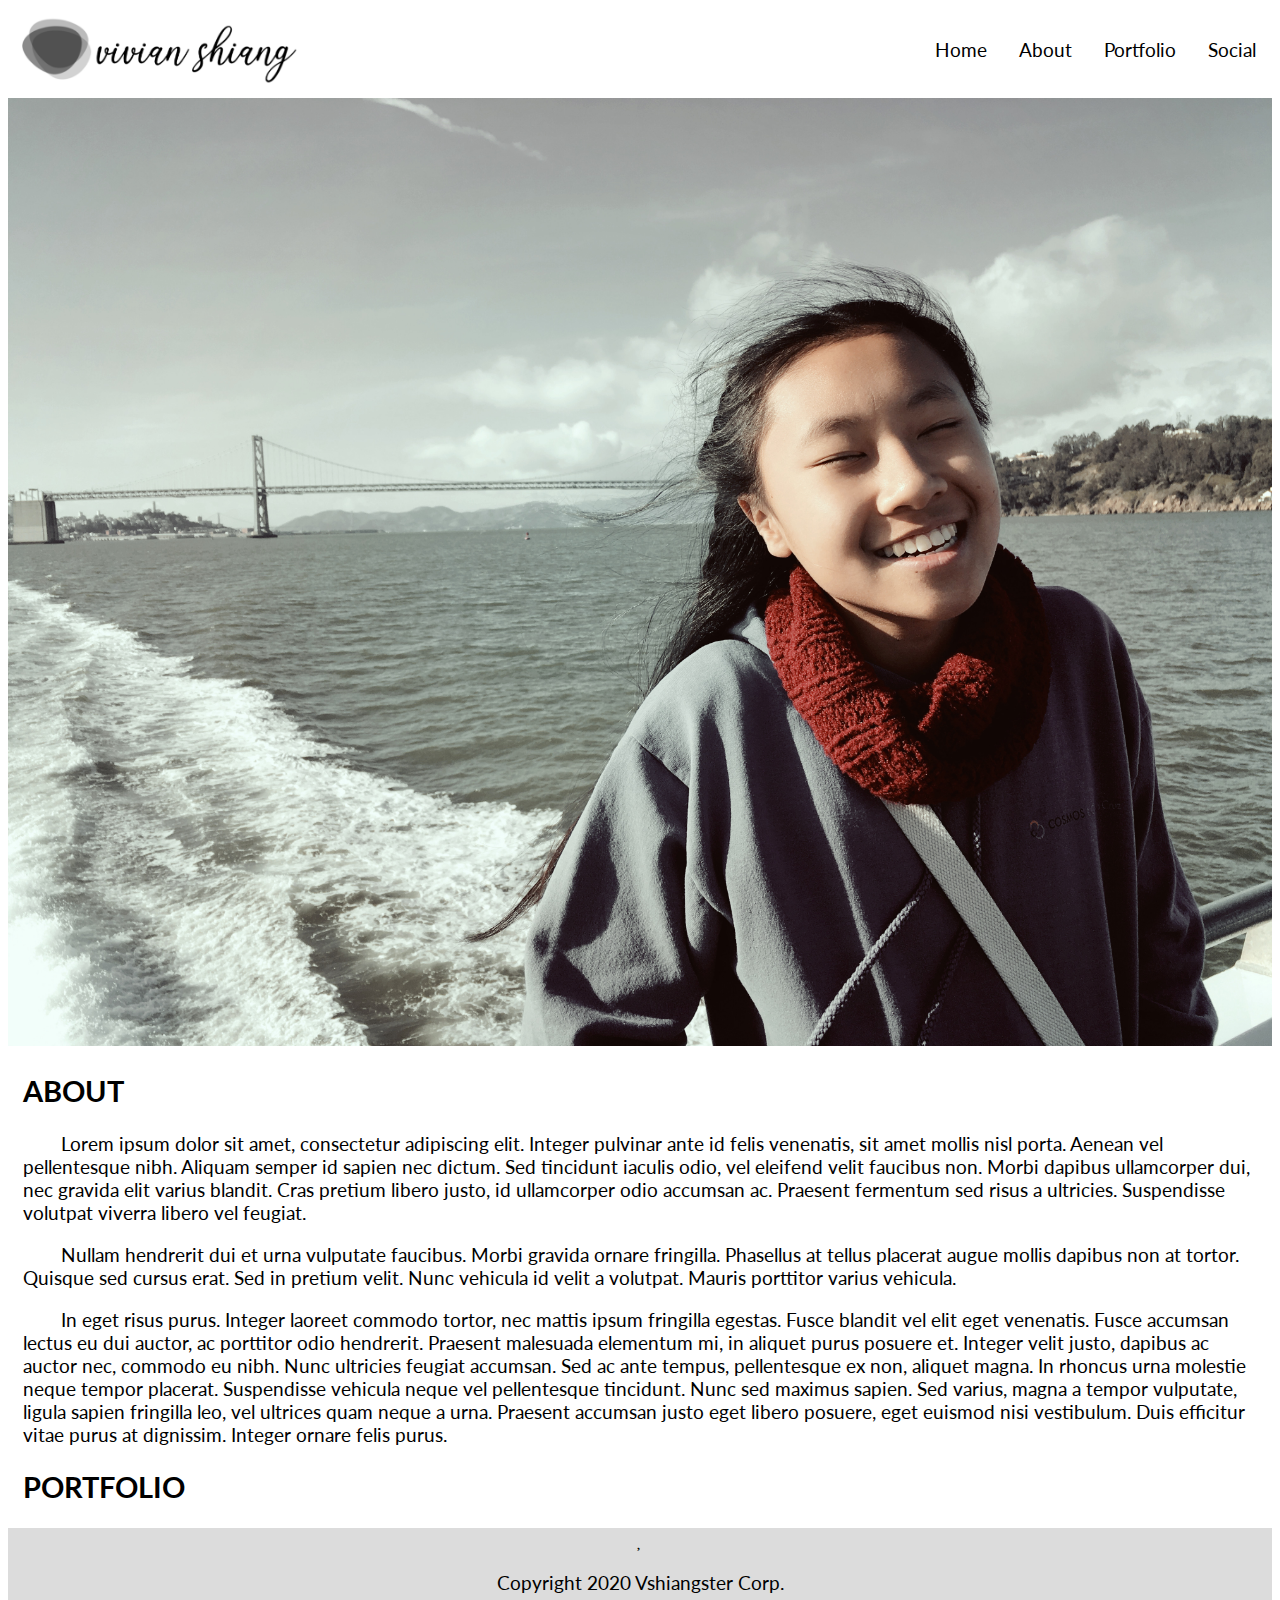
==== index.html @ 0e39c0ac "first commit" ====
<!DOCTYPE html>
<html lang="en">
  <head>
    <meta charset="UTF-8" />
    <title>Vivian's Portfolio</title>
    <link
      href="https://fonts.googleapis.com/css?family=Lato:300&display=swap"
      rel="stylesheet"
      type="text/css"
    />
    <link
      href="https://stackpath.bootstrapcdn.com/font-awesome/4.7.0/css/font-awesome.min.css"
      rel="stylesheet"
      integrity="sha384-wvfXpqpZZVQGK6TAh5PVlGOfQNHSoD2xbE+QkPxCAFlNEevoEH3Sl0sibVcOQVnN"
      crossorigin="anonymous"
    />

    <link rel="stylesheet" href="./style.css" />
  </head>

  <body>
    <nav id="nav">
      <img src="images/logo.png" width="300" />
      <ul>
        <li><a href="#home">Home</a></li>
        <li><a href="#about">About</a></li>
        <li><a href="#portfolio">Portfolio</a></li>
        <li><a href="#social">Social</a></li>
      </ul>
    </nav>

    <section id="hero-image">
      <img src="images/me.jpeg" />
    </section>
    <section id="about">
      <h2>ABOUT</h2>
      <p>
        Lorem ipsum dolor sit amet, consectetur adipiscing elit. Integer
        pulvinar ante id felis venenatis, sit amet mollis nisl porta. Aenean vel
        pellentesque nibh. Aliquam semper id sapien nec dictum. Sed tincidunt
        iaculis odio, vel eleifend velit faucibus non. Morbi dapibus ullamcorper
        dui, nec gravida elit varius blandit. Cras pretium libero justo, id
        ullamcorper odio accumsan ac. Praesent fermentum sed risus a ultricies.
        Suspendisse volutpat viverra libero vel feugiat.
      </p>

      <p>
        Nullam hendrerit dui et urna vulputate faucibus. Morbi gravida ornare
        fringilla. Phasellus at tellus placerat augue mollis dapibus non at
        tortor. Quisque sed cursus erat. Sed in pretium velit. Nunc vehicula id
        velit a volutpat. Mauris porttitor varius vehicula.
      </p>

      <p>
        In eget risus purus. Integer laoreet commodo tortor, nec mattis ipsum
        fringilla egestas. Fusce blandit vel elit eget venenatis. Fusce accumsan
        lectus eu dui auctor, ac porttitor odio hendrerit. Praesent malesuada
        elementum mi, in aliquet purus posuere et. Integer velit justo, dapibus
        ac auctor nec, commodo eu nibh. Nunc ultricies feugiat accumsan. Sed ac
        ante tempus, pellentesque ex non, aliquet magna. In rhoncus urna
        molestie neque tempor placerat. Suspendisse vehicula neque vel
        pellentesque tincidunt. Nunc sed maximus sapien. Sed varius, magna a
        tempor vulputate, ligula sapien fringilla leo, vel ultrices quam neque a
        urna. Praesent accumsan justo eget libero posuere, eget euismod nisi
        vestibulum. Duis efficitur vitae purus at dignissim. Integer ornare
        felis purus.
      </p>
    </section>
    <section id="portfolio">
      <h2>PORTFOLIO</h2>
    </section>
    <section id="social">
      <i class="fas fa-heart"></i>
      <p>Copyright 2020 Vshiangster Corp.</p>
      <i class="fas fa-heart"></i>
    </section>
  </body>
</html>
---- style.css ----
body {
  font-family: "Lato";
  font-size: 1.2em;
}
#nav {
  background-color: #fff;
}
#nav ul {
  list-style-type: none;
  margin: 0;
  padding: 0;
  overflow: hidden;
  background-color: #fff;
}
ul {
  float: right;
}
li {
  float: left;
}
li a {
  display: block;
  color: #000;
  text-align: center;
  padding: 30px 16px;
  text-decoration: none;
}
li a:hover {
  color: #565656;
}

#hero-image img {
  max-width: 100%;
}

#about {
  margin-left: 15px;
  margin-right: 15px;
}

#portfolio {
  margin-left: 15px;
  margin-right: 15px;
}

#about > p {
  text-indent: 2em;
}

#social {
  left: 0;
  bottom: 0;
  width: 100%;
  background-color: gainsboro;
  color: black;
  text-align: center;
}
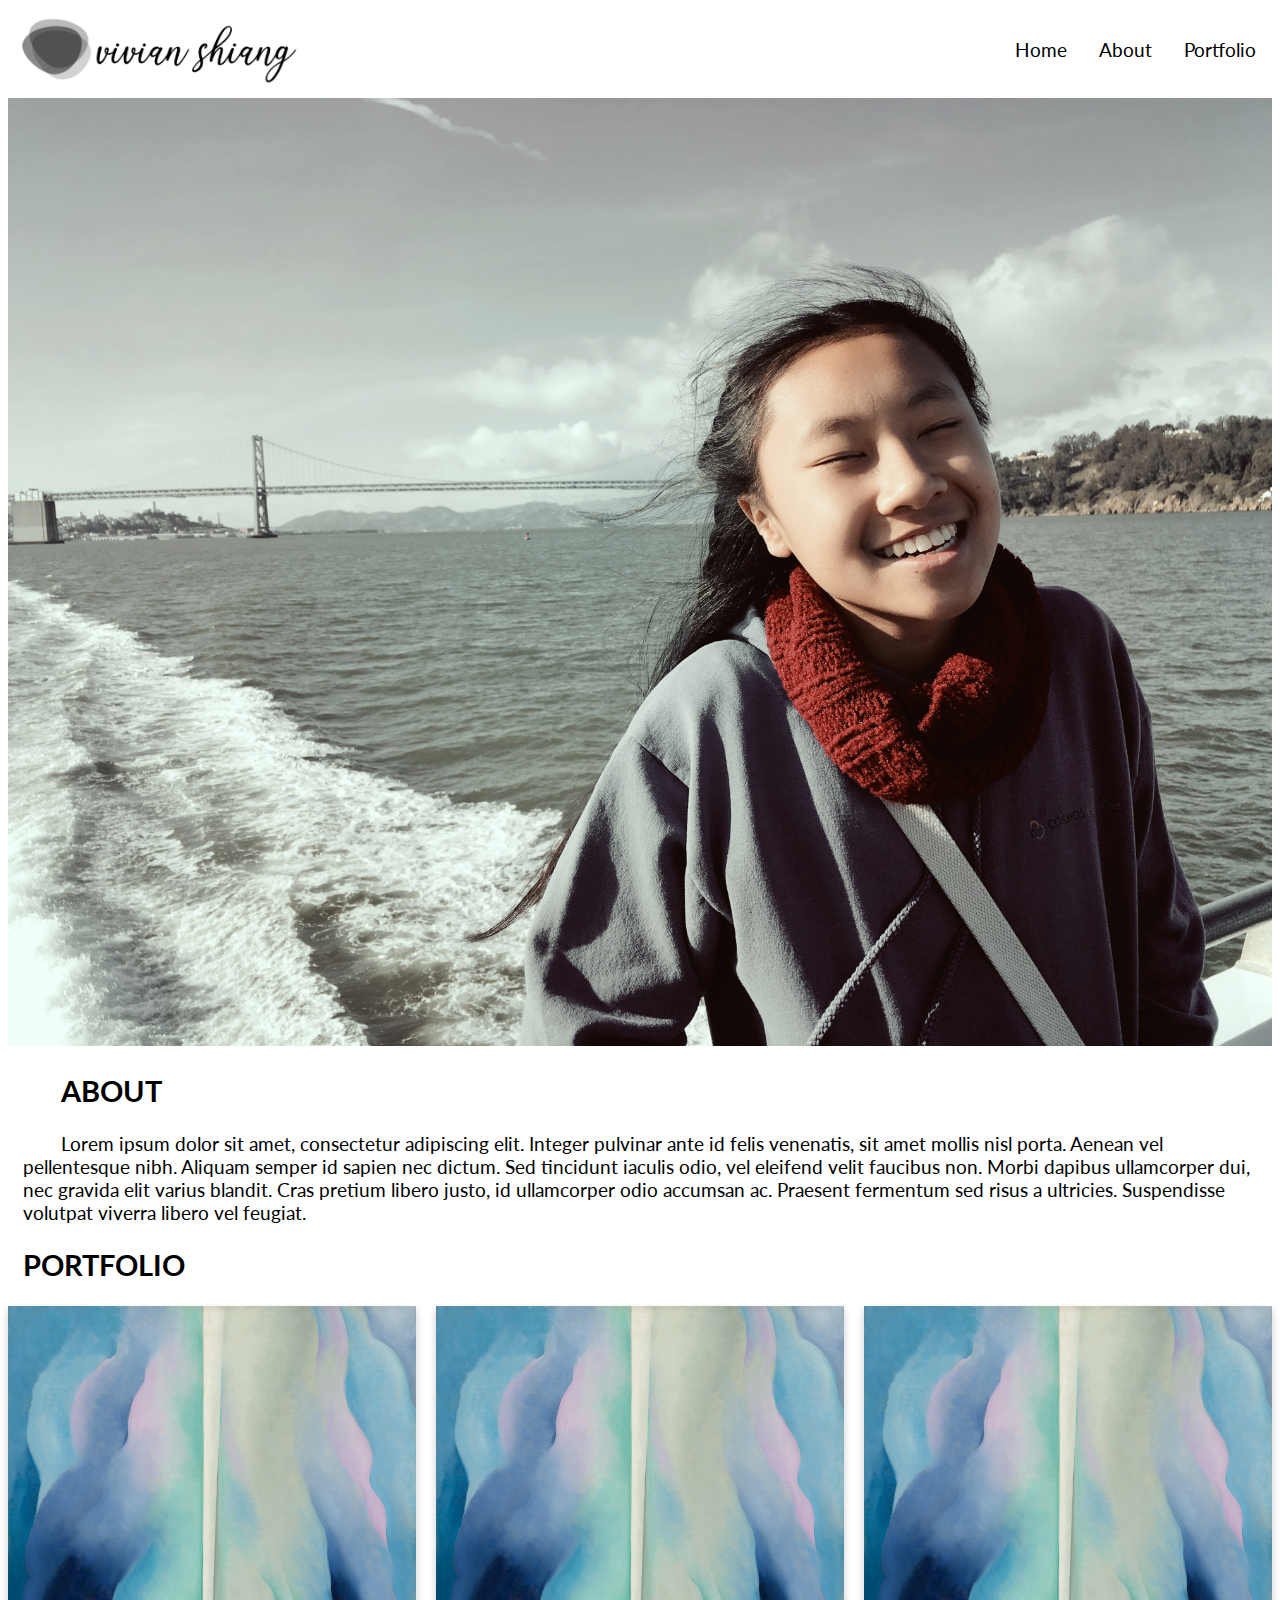
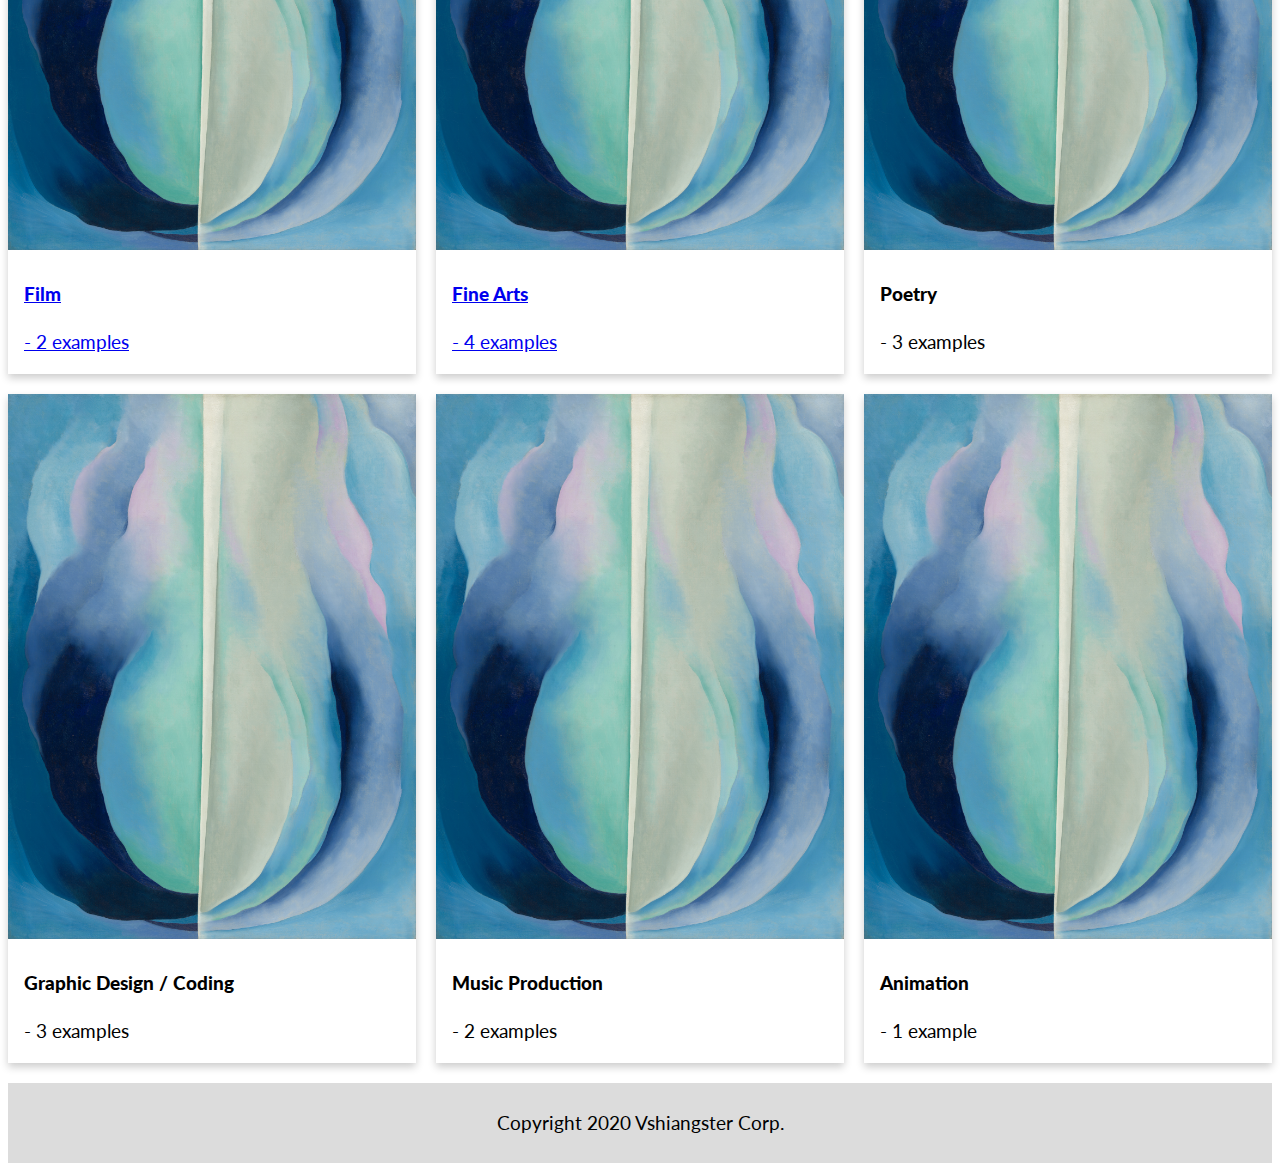
==== commit 213291ab: "Add fine art and film webpages, and styling" ====
--- a/index.html
+++ b/index.html
@@ -3,76 +3,102 @@
   <head>
     <meta charset="UTF-8" />
     <title>Vivian's Portfolio</title>
-    <link
-      href="https://fonts.googleapis.com/css?family=Lato:300&display=swap"
-      rel="stylesheet"
-      type="text/css"
-    />
-    <link
-      href="https://stackpath.bootstrapcdn.com/font-awesome/4.7.0/css/font-awesome.min.css"
-      rel="stylesheet"
-      integrity="sha384-wvfXpqpZZVQGK6TAh5PVlGOfQNHSoD2xbE+QkPxCAFlNEevoEH3Sl0sibVcOQVnN"
-      crossorigin="anonymous"
-    />
+    <link href="https://fonts.googleapis.com/css?family=Lato:300&display=swap" rel="stylesheet" type="text/css" />
+    <link href="https://stackpath.bootstrapcdn.com/font-awesome/4.7.0/css/font-awesome.min.css" rel="stylesheet" integrity="sha384-wvfXpqpZZVQGK6TAh5PVlGOfQNHSoD2xbE+QkPxCAFlNEevoEH3Sl0sibVcOQVnN" crossorigin="anonymous" />
 
     <link rel="stylesheet" href="./style.css" />
-  </head>
+</head>
 
-  <body>
+<body>
     <nav id="nav">
-      <img src="images/logo.png" width="300" />
-      <ul>
-        <li><a href="#home">Home</a></li>
-        <li><a href="#about">About</a></li>
-        <li><a href="#portfolio">Portfolio</a></li>
-        <li><a href="#social">Social</a></li>
-      </ul>
+        <img src="images/logo.png" width="300" />
+        <ul>
+            <li><a href="#home">Home</a></li>
+            <li><a href="#about">About</a></li>
+            <li><a href="#portfolio">Portfolio</a></li>
+        </ul>
     </nav>
 
     <section id="hero-image">
-      <img src="images/me.jpeg" />
+        <img src="images/me.jpeg" />
     </section>
-    <section id="about">
-      <h2>ABOUT</h2>
-      <p>
-        Lorem ipsum dolor sit amet, consectetur adipiscing elit. Integer
-        pulvinar ante id felis venenatis, sit amet mollis nisl porta. Aenean vel
-        pellentesque nibh. Aliquam semper id sapien nec dictum. Sed tincidunt
-        iaculis odio, vel eleifend velit faucibus non. Morbi dapibus ullamcorper
-        dui, nec gravida elit varius blandit. Cras pretium libero justo, id
-        ullamcorper odio accumsan ac. Praesent fermentum sed risus a ultricies.
-        Suspendisse volutpat viverra libero vel feugiat.
-      </p>
-
-      <p>
-        Nullam hendrerit dui et urna vulputate faucibus. Morbi gravida ornare
-        fringilla. Phasellus at tellus placerat augue mollis dapibus non at
-        tortor. Quisque sed cursus erat. Sed in pretium velit. Nunc vehicula id
-        velit a volutpat. Mauris porttitor varius vehicula.
-      </p>
-
-      <p>
-        In eget risus purus. Integer laoreet commodo tortor, nec mattis ipsum
-        fringilla egestas. Fusce blandit vel elit eget venenatis. Fusce accumsan
-        lectus eu dui auctor, ac porttitor odio hendrerit. Praesent malesuada
-        elementum mi, in aliquet purus posuere et. Integer velit justo, dapibus
-        ac auctor nec, commodo eu nibh. Nunc ultricies feugiat accumsan. Sed ac
-        ante tempus, pellentesque ex non, aliquet magna. In rhoncus urna
-        molestie neque tempor placerat. Suspendisse vehicula neque vel
-        pellentesque tincidunt. Nunc sed maximus sapien. Sed varius, magna a
-        tempor vulputate, ligula sapien fringilla leo, vel ultrices quam neque a
-        urna. Praesent accumsan justo eget libero posuere, eget euismod nisi
-        vestibulum. Duis efficitur vitae purus at dignissim. Integer ornare
-        felis purus.
-      </p>
+    <section id="about" class="indent">
+        <h2>ABOUT</h2>
+        <p>
+            Lorem ipsum dolor sit amet, consectetur adipiscing elit. Integer
+            pulvinar ante id felis venenatis, sit amet mollis nisl porta. Aenean vel
+            pellentesque nibh. Aliquam semper id sapien nec dictum. Sed tincidunt
+            iaculis odio, vel eleifend velit faucibus non. Morbi dapibus ullamcorper
+            dui, nec gravida elit varius blandit. Cras pretium libero justo, id
+            ullamcorper odio accumsan ac. Praesent fermentum sed risus a ultricies.
+            Suspendisse volutpat viverra libero vel feugiat.
+        </p>
     </section>
     <section id="portfolio">
-      <h2>PORTFOLIO</h2>
+        <h2>PORTFOLIO</h2>
+        <meta name="viewport" content="width=device-width, initial-scale=1">
     </section>
-    <section id="social">
-      <i class="fas fa-heart"></i>
-      <p>Copyright 2020 Vshiangster Corp.</p>
-      <i class="fas fa-heart"></i>
-    </section>
-  </body>
-</html>
+
+    <body>
+        <div class='wrapper'>
+
+
+            <a href="film.html">
+                <div class="card">
+                    <img src="images/placeholder.jpg" alt="Film" style="width:100%">
+                    <div class="container">
+                        <h4><b>Film</b></h4>
+                        <p>- 2 examples</p>
+                    </div>
+                </div>
+            </a>
+
+            <a href="finearts.html">
+            <div class="card">
+                <img src="images/placeholder.jpg" alt="Fine Arts" style="width:100%">
+                <div class="container">
+                    <h4><b>Fine Arts</b></h4>
+                    <p>- 4 examples</p>
+                </div>
+            </div>
+</a>
+
+            <div class="card">
+                <img src="images/placeholder.jpg" alt="Poetry" style="width:100%">
+                <div class="container">
+                    <h4><b>Poetry</b></h4>
+                    <p>- 3 examples</p>
+                </div>
+            </div>
+
+
+            <div class="card">
+                <img src="images/placeholder.jpg" alt="Graphic Design & Coding" style="width:100%">
+                <div class="container">
+                    <h4><b>Graphic Design / Coding</b></h4>
+                    <p>- 3 examples</p>
+                </div>
+            </div>
+
+
+
+            <div class="card">
+                <img src="images/placeholder.jpg" alt="Music Production" style="width:100%">
+                <div class="container">
+                    <h4><b>Music Production</b></h4>
+                    <p>- 2 examples</p>
+                </div>
+            </div>
+            <div class="card">
+                <img src="images/placeholder.jpg" alt="Animation" style="width:100%">
+                <div class="container">
+                    <h4><b>Animation</b></h4>
+                    <p>- 1 example</p>
+                </div>
+            </div>
+        </div>
+        <footer>
+            <p>Copyright 2020 Vshiangster Corp.</p>
+        </footer>
+    </body>
+</body></html>--- a/style.css
+++ b/style.css
@@ -43,15 +43,178 @@
   margin-right: 15px;
 }
 
-#about > p {
+
+.indent {
   text-indent: 2em;
 }
 
-#social {
+footer {
   left: 0;
   bottom: 0;
   width: 100%;
+  height: 80px;
+  line-height: 80px;
   background-color: gainsboro;
   color: black;
   text-align: center;
 }
+
+.card {
+  box-shadow: 0 4px 8px 0 rgba(0,0,0,0.2);
+  transition: 0.3s;
+  /* width: 40%; */
+}
+
+.card:hover {
+  box-shadow: 0 8px 16px 0 rgba(0,0,0,0.2);
+}
+
+.container {
+  padding: 2px 16px;
+}
+
+.wrapper {
+  display: grid;
+  grid-template-columns: 1fr 1fr 1fr;
+  grid-gap: 20px;
+}
+
+.card p {
+  text-decoration: none;
+}
+
+.center-text {
+    text-align: center;
+}
+
+.image-resize {
+    width: 400px;
+}
+
+
+.item {
+    border-color: blue;
+    margin-left: 40px;
+    margin-right: 40px;
+    display: grid;
+    grid-template-columns: 500px 600px;
+}
+
+
+
+
+
+
+
+
+    .video-height {
+        height: 470px;
+        width: 700px;
+    }
+
+
+
+
+@media (max-width: 768px) { 
+
+}
+
+
+
+
+
+
+
+
+
+
+
+
+/* Style the Image Used to Trigger the Modal */
+#myImg {
+  border-radius: 5px;
+  cursor: pointer;
+  transition: 0.3s;
+}
+
+#myImg:hover {opacity: 0.7;}
+
+/* The Modal (background) */
+.modal {
+  display: none; /* Hidden by default */
+  position: fixed; /* Stay in place */
+  z-index: 1; /* Sit on top */
+  padding-top: 100px; /* Location of the box */
+  left: 0;
+  top: 0;
+  width: 100%; /* Full width */
+  height: 100%; /* Full height */
+  overflow: auto; /* Enable scroll if needed */
+  background-color: rgb(0,0,0); /* Fallback color */
+  background-color: rgba(0,0,0,0.9); /* Black w/ opacity */
+}
+
+/* Modal Content (Image) */
+.modal-content {
+  margin: auto;
+  display: block;
+  width: 80%;
+  max-width: 700px;
+}
+
+/* Caption of Modal Image (Image Text) - Same Width as the Image */
+#caption {
+  margin: auto;
+  display: block;
+  width: 80%;
+  max-width: 700px;
+  text-align: center;
+  color: #ccc;
+  padding: 10px 0;
+  height: 150px;
+}
+
+/* Add Animation - Zoom in the Modal */
+.modal-content, #caption {
+  animation-name: zoom;
+  animation-duration: 0.6s;
+}
+
+@keyframes zoom {
+  from {transform:scale(0)}
+  to {transform:scale(1)}
+}
+
+/* The Close Button */
+.close {
+  position: absolute;
+  top: 15px;
+  right: 35px;
+  color: #f1f1f1;
+  font-size: 40px;
+  font-weight: bold;
+  transition: 0.3s;
+}
+
+.close:hover,
+.close:focus {
+  color: #bbb;
+  text-decoration: none;
+  cursor: pointer;
+}
+
+
+
+
+
+
+
+
+
+
+/* 100% Image Width on Smaller Screens */
+@media only screen and (max-width: 700px){
+  .modal-content {
+    width: 100%;
+  }
+}
